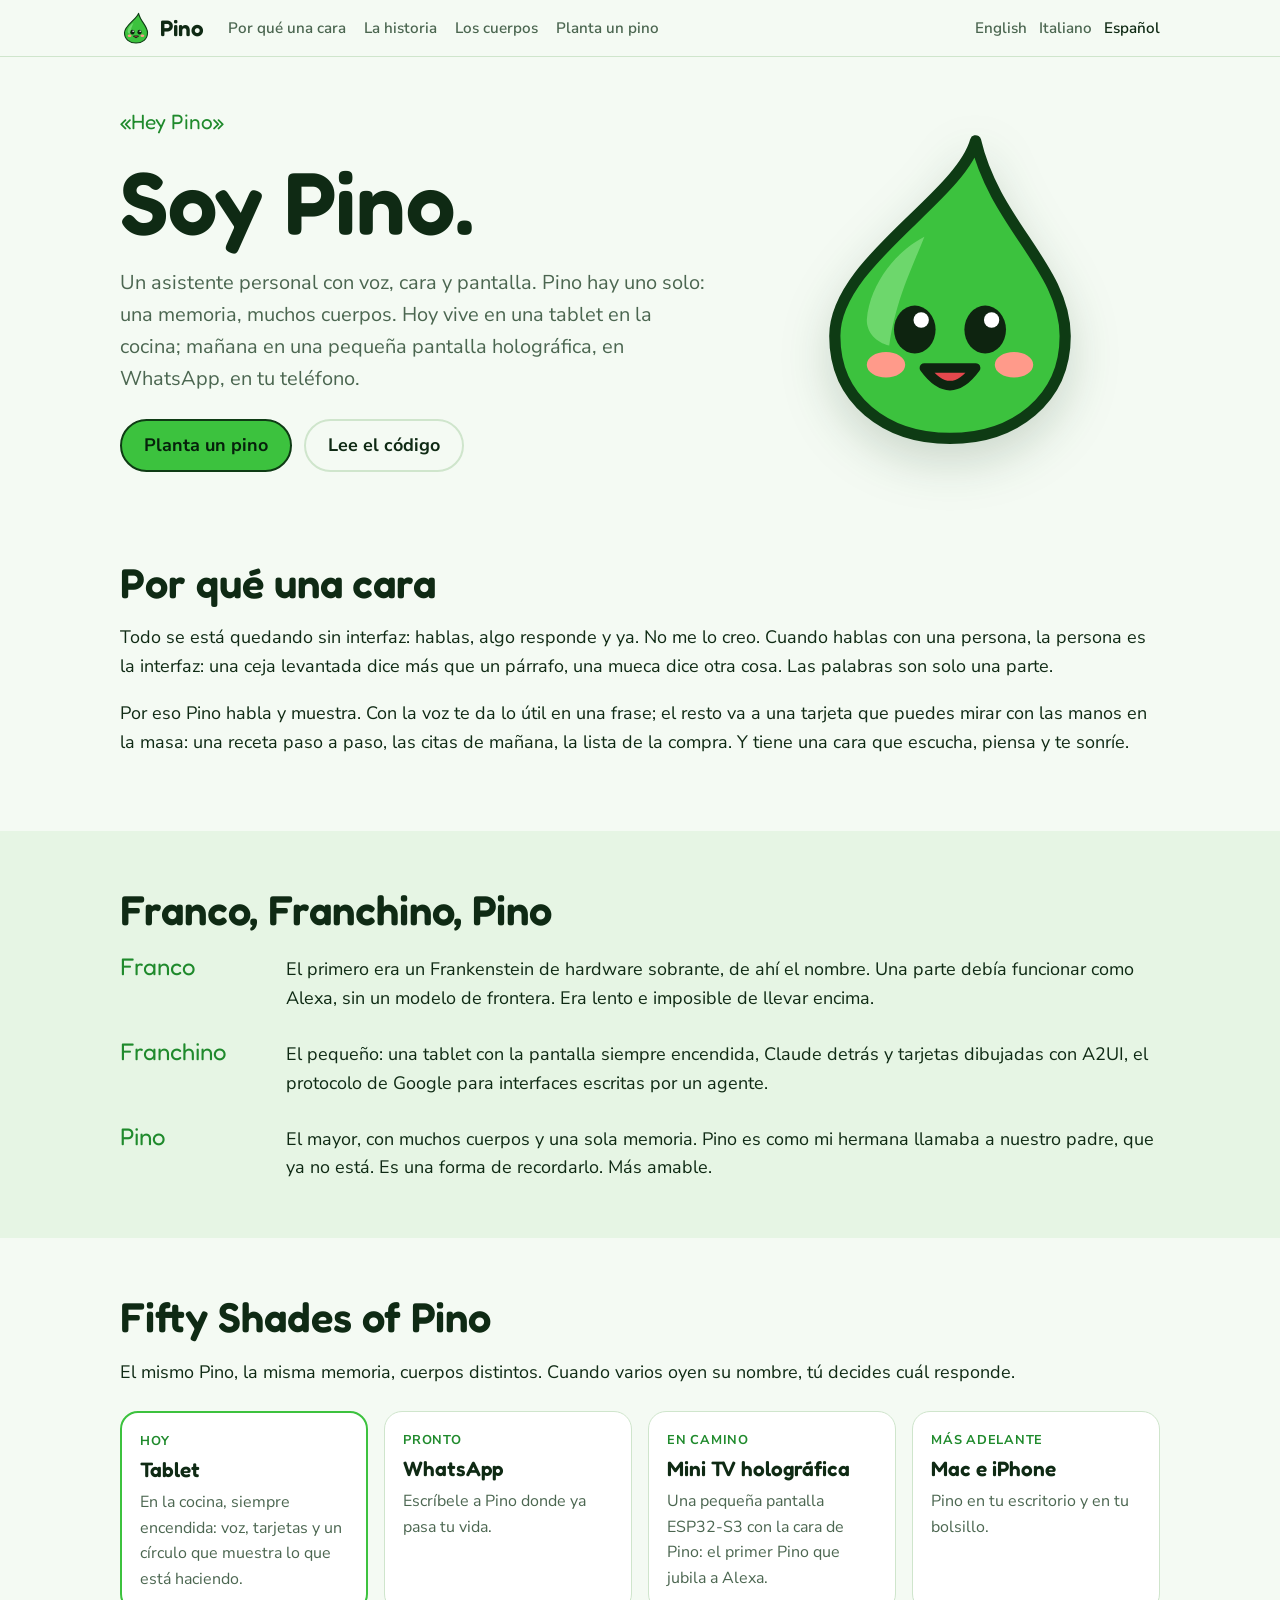
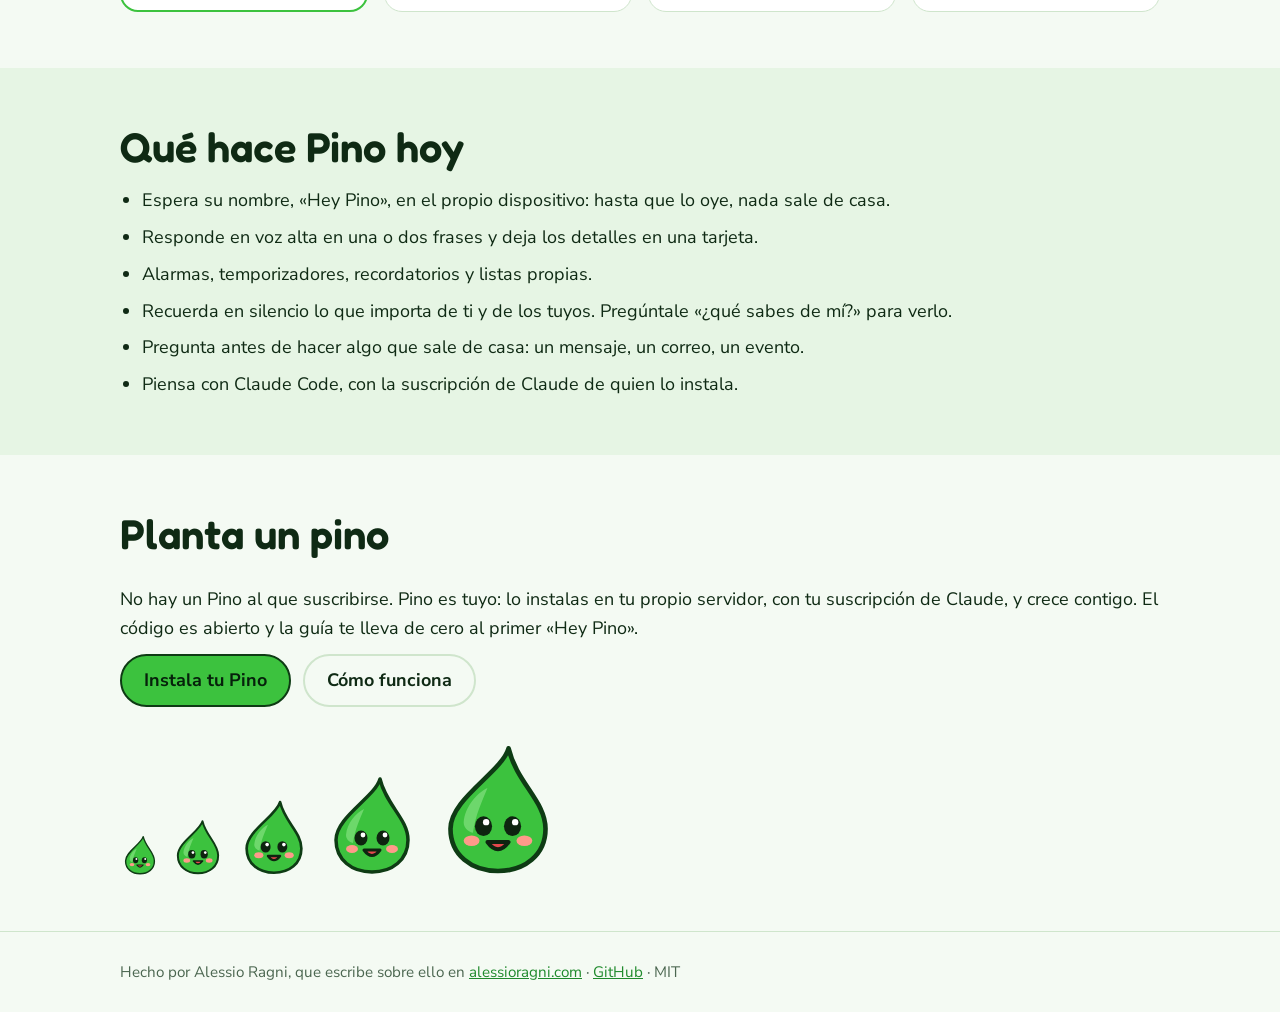
==== site/es/index.html @ 07070b67 "feat: Frankino becomes Pino — rename, memory, new icon, iampino.com site, server migration script Co" ====
<!doctype html>
<html lang="es">
<head>
<meta charset="utf-8">
<meta name="viewport" content="width=device-width, initial-scale=1, viewport-fit=cover">
<title>Pino</title>
<meta name="description" content="Pino es un asistente personal con voz, cara y pantalla. Un solo Pino, una sola memoria, muchos cuerpos.">
<meta property="og:title" content="Pino">
<meta property="og:description" content="Pino es un asistente personal con voz, cara y pantalla. Un solo Pino, una sola memoria, muchos cuerpos.">
<meta property="og:image" content="https://iampino.com/pino.png">
<link rel="alternate" hreflang="en" href="https://iampino.com/">
<link rel="alternate" hreflang="it" href="https://iampino.com/it/">
<link rel="alternate" hreflang="es" href="https://iampino.com/es/">
<link rel="icon" href="../pino.svg" type="image/svg+xml">
<link rel="preconnect" href="https://fonts.googleapis.com">
<link rel="stylesheet" href="https://fonts.googleapis.com/css2?family=Fredoka:wght@500;600&family=Nunito+Sans:wght@400;600;700&display=swap">
<link rel="stylesheet" href="../style.css">
</head>
<body>
<header class="top"><div class="wrap bar">
  <a class="brand" href="../es/"><img src="../pino.svg" alt="" width="32" height="32"> Pino</a>
  <nav><a href="#why">Por qué una cara</a><a href="#story">La historia</a><a href="#bodies">Los cuerpos</a><a href="#plant">Planta un pino</a></nav>
  <div class="langs"><a href="../" hreflang="en">English</a> <a href="../it/" hreflang="it">Italiano</a> <a href="../es/" hreflang="es" aria-current="page">Español</a></div>
</div></header>

<main>
<section class="hero"><div class="wrap hero-grid">
  <div class="hero-text">
    <p class="kicker">«Hey Pino»</p>
    <h1>Soy Pino.</h1>
    <p class="lead">Un asistente personal con voz, cara y pantalla. Pino hay uno solo: una memoria, muchos cuerpos. Hoy vive en una tablet en la cocina; mañana en una pequeña pantalla holográfica, en WhatsApp, en tu teléfono.</p>
    <p class="ctas"><a class="btn" href="#plant">Planta un pino</a><a class="btn ghost" href="https://github.com/alessio-ragni/pino">Lee el código</a></p>
  </div>
  <div class="hero-pino"><img src="../pino.svg" alt="Pino" width="320" height="320"></div>
</div></section>

<section id="why"><div class="wrap"><h2>Por qué una cara</h2><p>Todo se está quedando sin interfaz: hablas, algo responde y ya. No me lo creo. Cuando hablas con una persona, la persona es la interfaz: una ceja levantada dice más que un párrafo, una mueca dice otra cosa. Las palabras son solo una parte.</p><p>Por eso Pino habla y muestra. Con la voz te da lo útil en una frase; el resto va a una tarjeta que puedes mirar con las manos en la masa: una receta paso a paso, las citas de mañana, la lista de la compra. Y tiene una cara que escucha, piensa y te sonríe.</p></div></section>

<section id="story" class="tint"><div class="wrap"><h2>Franco, Franchino, Pino</h2><ol class="story"><li><span class="step">Franco</span><p>El primero era un Frankenstein de hardware sobrante, de ahí el nombre. Una parte debía funcionar como Alexa, sin un modelo de frontera. Era lento e imposible de llevar encima.</p></li><li><span class="step">Franchino</span><p>El pequeño: una tablet con la pantalla siempre encendida, Claude detrás y tarjetas dibujadas con A2UI, el protocolo de Google para interfaces escritas por un agente.</p></li><li><span class="step">Pino</span><p>El mayor, con muchos cuerpos y una sola memoria. Pino es como mi hermana llamaba a nuestro padre, que ya no está. Es una forma de recordarlo. Más amable.</p></li></ol></div></section>

<section id="bodies"><div class="wrap"><h2>Fifty Shades of Pino</h2><p>El mismo Pino, la misma memoria, cuerpos distintos. Cuando varios oyen su nombre, tú decides cuál responde.</p><div class="bodies"><article class="body now"><span class="when">Hoy</span><h3>Tablet</h3><p>En la cocina, siempre encendida: voz, tarjetas y un círculo que muestra lo que está haciendo.</p></article><article class="body"><span class="when">Pronto</span><h3>WhatsApp</h3><p>Escríbele a Pino donde ya pasa tu vida.</p></article><article class="body"><span class="when">En camino</span><h3>Mini TV holográfica</h3><p>Una pequeña pantalla ESP32-S3 con la cara de Pino: el primer Pino que jubila a Alexa.</p></article><article class="body"><span class="when">Más adelante</span><h3>Mac e iPhone</h3><p>Pino en tu escritorio y en tu bolsillo.</p></article></div></div></section>

<section class="tint"><div class="wrap"><h2>Qué hace Pino hoy</h2><ul class="does"><li>Espera su nombre, «Hey Pino», en el propio dispositivo: hasta que lo oye, nada sale de casa.</li><li>Responde en voz alta en una o dos frases y deja los detalles en una tarjeta.</li><li>Alarmas, temporizadores, recordatorios y listas propias.</li><li>Recuerda en silencio lo que importa de ti y de los tuyos. Pregúntale «¿qué sabes de mí?» para verlo.</li><li>Pregunta antes de hacer algo que sale de casa: un mensaje, un correo, un evento.</li><li>Piensa con Claude Code, con la suscripción de Claude de quien lo instala.</li></ul></div></section>

<section id="plant"><div class="wrap plant">
  <h2>Planta un pino</h2>
  <p>No hay un Pino al que suscribirse. Pino es tuyo: lo instalas en tu propio servidor, con tu suscripción de Claude, y crece contigo. El código es abierto y la guía te lleva de cero al primer «Hey Pino».</p>
  <p class="ctas"><a class="btn" href="https://github.com/alessio-ragni/pino/blob/main/docs/deployment.md">Instala tu Pino</a><a class="btn ghost" href="https://github.com/alessio-ragni/pino/blob/main/docs/how-it-works.md">Cómo funciona</a></p>
  <div class="forest" aria-hidden="true"><img src="../pino.svg" alt=""><img src="../pino.svg" alt=""><img src="../pino.svg" alt=""><img src="../pino.svg" alt=""><img src="../pino.svg" alt=""></div>
</div></section>
</main>

<footer><div class="wrap">Hecho por Alessio Ragni, que escribe sobre ello en <a href="https://alessioragni.com">alessioragni.com</a> · <a href="https://github.com/alessio-ragni/pino">GitHub</a> · MIT</div></footer>
</body>
</html>
---- site/style.css ----
/* Layout: one 1080px column; paragraphs run the full width of it. */
:root{
  --bg:#f4faf3; --paper:#ffffff; --tint:#e6f5e4; --ink:#0f2a14; --muted:#4b6650; --line:#cfe5cc;
  --green:#3cc23e; --green-dark:#1f8a2c; --outline:#0e3b14;
  --display:"Fredoka","Nunito Sans",system-ui,sans-serif; --body:"Nunito Sans",system-ui,sans-serif;
}
@media (prefers-color-scheme: dark){:root{
  --bg:#0c160e; --paper:#122015; --tint:#13261a; --ink:#e4f3e4; --muted:#9ebfa2; --line:#21402a; --green-dark:#7fe08a;
  color-scheme:dark}}
*{box-sizing:border-box}
body{margin:0;background:var(--bg);color:var(--ink);font-family:var(--body);font-size:18px;line-height:1.6}
a{color:var(--green-dark)}
img{max-width:100%;height:auto}
.wrap{max-width:1080px;margin:0 auto;padding-left:max(20px,env(safe-area-inset-left,0px));padding-right:max(20px,env(safe-area-inset-right,0px))}
p,li{max-width:none}
h1,h2,h3{font-family:var(--display);font-weight:600;line-height:1.1;text-wrap:balance;margin:0}
h1{font-size:clamp(3rem,9vw,5.5rem)}
h2{font-size:clamp(1.8rem,4vw,2.6rem);margin-bottom:16px}
h3{font-size:1.3rem}
section{padding-block:56px}
section.tint{background:var(--tint)}
.top{position:sticky;top:0;z-index:5;background:color-mix(in srgb,var(--bg) 88%,transparent);backdrop-filter:blur(8px);border-bottom:1px solid var(--line)}
.bar{display:flex;align-items:center;gap:16px 24px;flex-wrap:wrap;padding-block:10px}
.brand{display:flex;align-items:center;gap:8px;font-family:var(--display);font-size:1.4rem;font-weight:600;color:var(--ink);text-decoration:none}
nav{display:flex;gap:18px;flex-wrap:wrap;flex:1}
nav a,.langs a{color:var(--muted);text-decoration:none;font-weight:600;font-size:.95rem}
nav a:hover,.langs a:hover,.langs a[aria-current]{color:var(--ink)}
.langs{display:flex;gap:12px}
.hero{padding-block:48px 32px}
.hero-grid{display:grid;grid-template-columns:1.4fr 1fr;gap:32px;align-items:center}
.hero-text{display:grid;gap:16px;min-width:0}
.kicker{font-family:var(--display);color:var(--green-dark);font-size:1.3rem;margin:0}
.lead{font-size:1.25rem;color:var(--muted);margin:0}
.hero-pino{display:grid;place-items:center}
.hero-pino img{width:min(320px,80%);filter:drop-shadow(0 18px 24px rgba(14,59,20,.18));animation:bob 4s ease-in-out infinite}
@keyframes bob{50%{transform:translateY(-10px) rotate(-2deg)}}
@media (prefers-reduced-motion:reduce){.hero-pino img{animation:none}}
.ctas{display:flex;gap:12px;flex-wrap:wrap;margin:8px 0 0}
.btn{display:inline-block;background:var(--green);color:#06210b;border:2px solid var(--outline);border-radius:999px;padding:10px 22px;font-weight:700;text-decoration:none}
.btn.ghost{background:transparent;color:var(--ink);border-color:var(--line)}
.btn:focus-visible,a:focus-visible{outline:3px solid var(--green);outline-offset:3px}
.story{list-style:none;margin:0;padding:0;display:grid;gap:20px}
.story li{display:grid;grid-template-columns:150px 1fr;gap:16px;align-items:baseline}
.story p{margin:0}
.step{font-family:var(--display);font-size:1.5rem;color:var(--green-dark)}
.bodies{display:grid;grid-template-columns:repeat(4,minmax(0,1fr));gap:16px;margin-top:24px}
.body{background:var(--paper);border:1px solid var(--line);border-radius:18px;padding:18px;display:grid;gap:8px;align-content:start}
.body.now{border:2px solid var(--green)}
.body p{margin:0;color:var(--muted);font-size:1rem}
.when{font-size:.8rem;font-weight:700;letter-spacing:.06em;text-transform:uppercase;color:var(--green-dark)}
.does{margin:0;padding-left:1.2em;display:grid;gap:8px}
.plant{display:grid;gap:12px}
.plant p{margin:0}
.forest{display:flex;align-items:flex-end;gap:10px;margin-top:24px}
.forest img{width:40px}
.forest img:nth-child(2){width:56px}.forest img:nth-child(3){width:76px}.forest img:nth-child(4){width:100px}.forest img:nth-child(5){width:132px}
footer{border-top:1px solid var(--line);padding-block:28px;color:var(--muted);font-size:.95rem}
@media (max-width:820px){
  .hero-grid{grid-template-columns:1fr}
  .hero-pino{order:-1}
  .hero-pino img{width:180px}
  .bodies{grid-template-columns:repeat(2,minmax(0,1fr))}
  .story li{grid-template-columns:1fr;gap:4px}
  nav{display:none}
}
@media (max-width:460px){.bodies{grid-template-columns:1fr}}
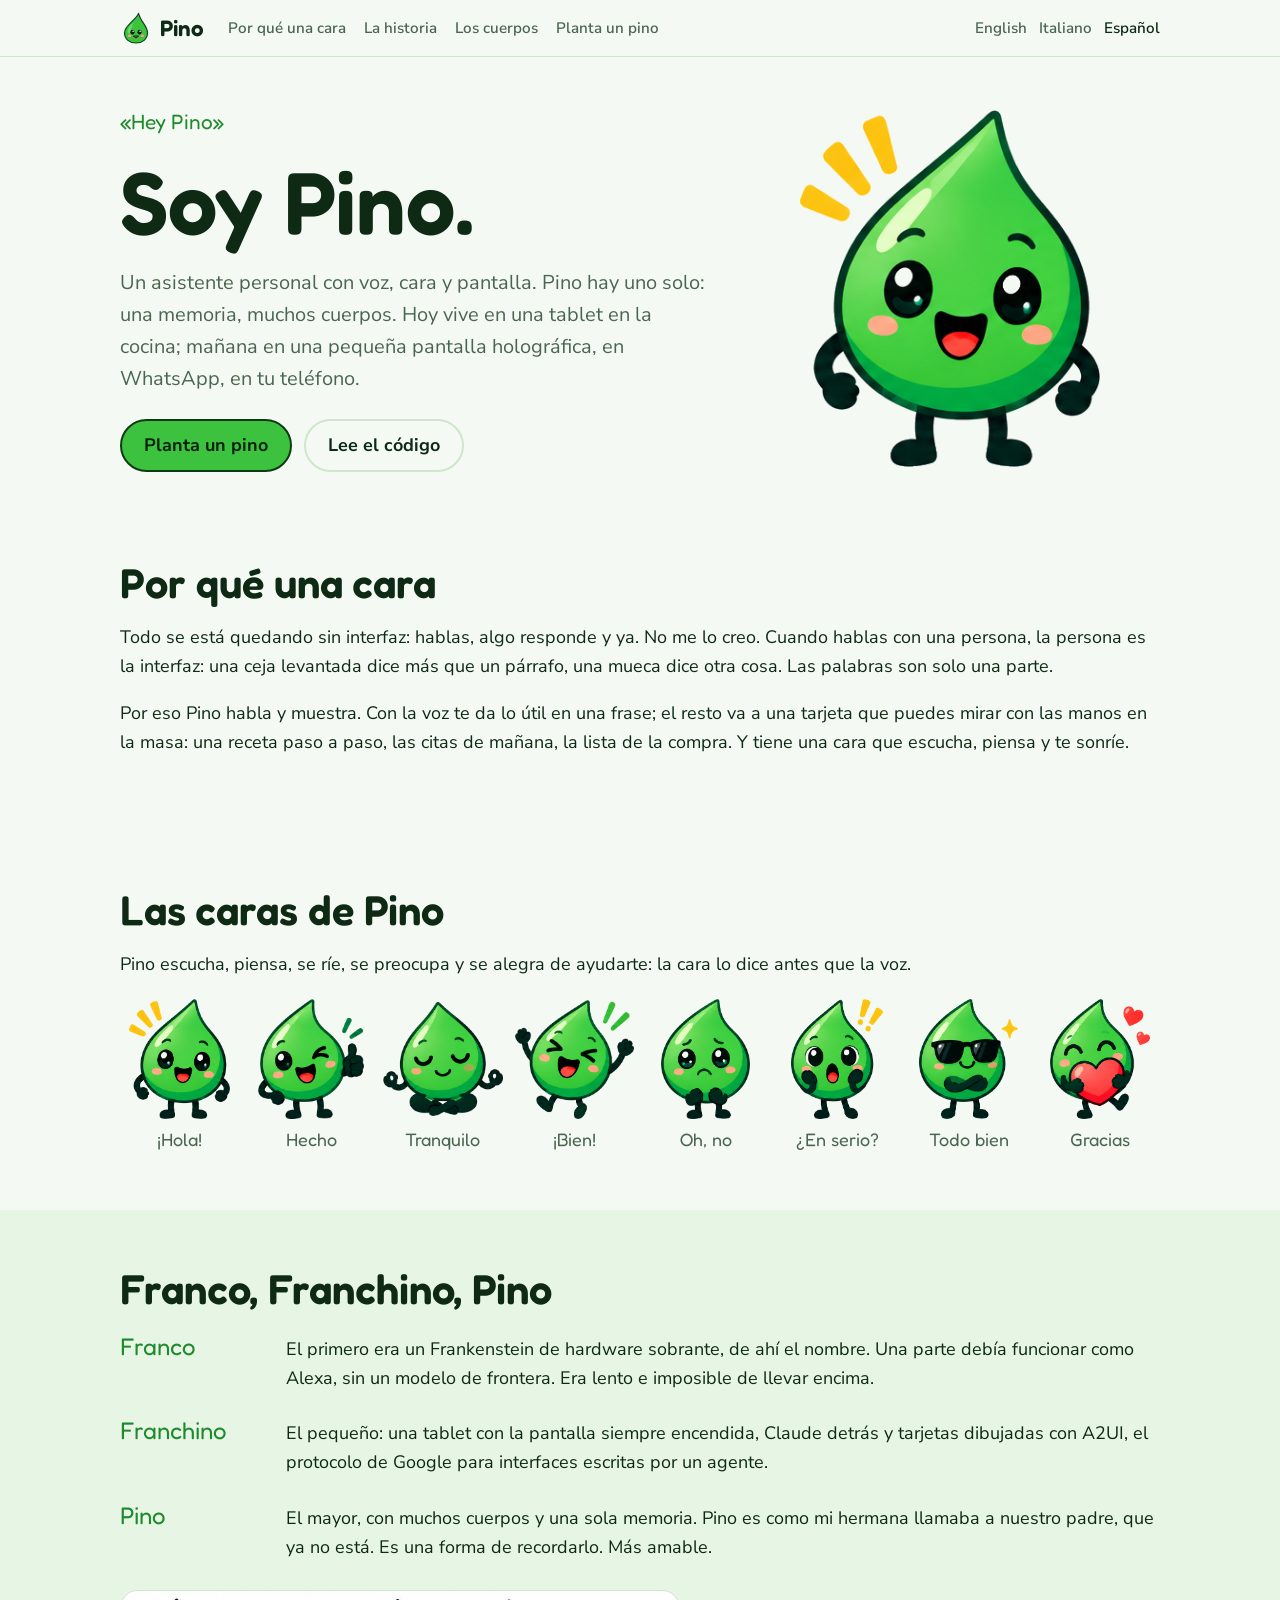
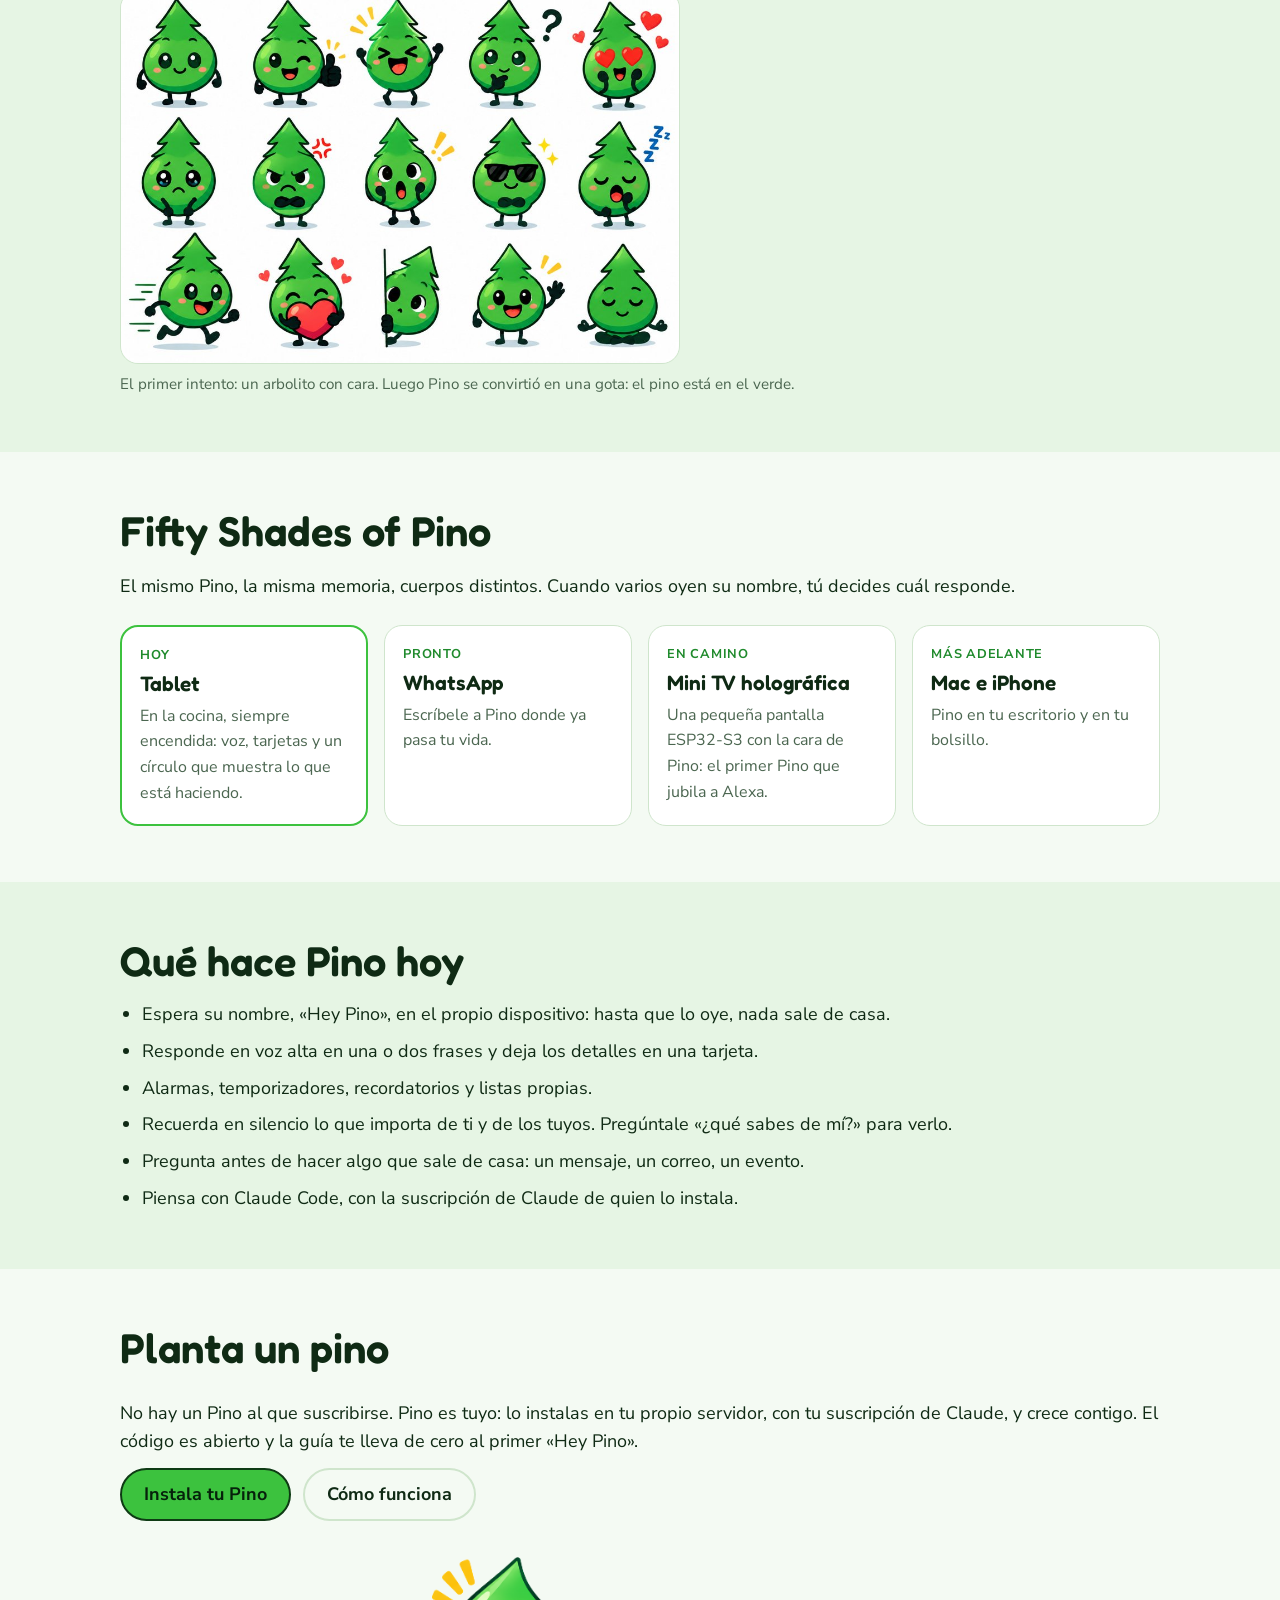
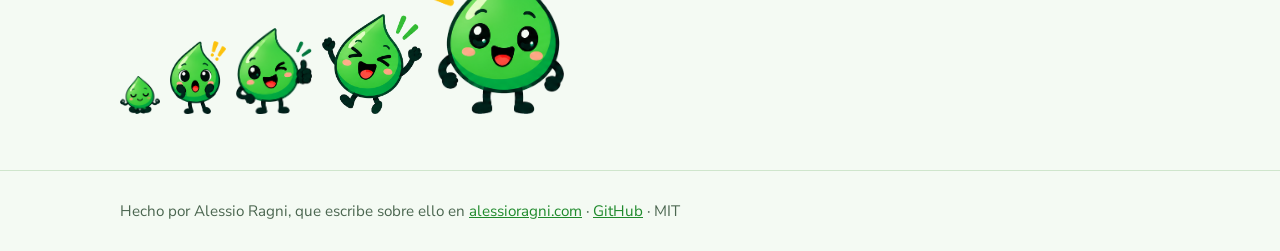
==== commit 0c2eb391: "feat: Pino's faces on the site, install on a VPS (AWS account closed) Co-Authored-By: Claude Opus 5." ====
--- a/site/es/index.html
+++ b/site/es/index.html
@@ -8,6 +8,7 @@
 <meta property="og:title" content="Pino">
 <meta property="og:description" content="Pino es un asistente personal con voz, cara y pantalla. Un solo Pino, una sola memoria, muchos cuerpos.">
 <meta property="og:image" content="https://iampino.com/pino.png">
+<meta name="twitter:card" content="summary_large_image">
 <link rel="alternate" hreflang="en" href="https://iampino.com/">
 <link rel="alternate" hreflang="it" href="https://iampino.com/it/">
 <link rel="alternate" hreflang="es" href="https://iampino.com/es/">
@@ -31,12 +32,15 @@
     <p class="lead">Un asistente personal con voz, cara y pantalla. Pino hay uno solo: una memoria, muchos cuerpos. Hoy vive en una tablet en la cocina; mañana en una pequeña pantalla holográfica, en WhatsApp, en tu teléfono.</p>
     <p class="ctas"><a class="btn" href="#plant">Planta un pino</a><a class="btn ghost" href="https://github.com/alessio-ragni/pino">Lee el código</a></p>
   </div>
-  <div class="hero-pino"><img src="../pino.svg" alt="Pino" width="320" height="320"></div>
+  <div class="hero-pino"><img src="../img/pino-hello.png" alt="Pino" width="315" height="389"></div>
 </div></section>
 
 <section id="why"><div class="wrap"><h2>Por qué una cara</h2><p>Todo se está quedando sin interfaz: hablas, algo responde y ya. No me lo creo. Cuando hablas con una persona, la persona es la interfaz: una ceja levantada dice más que un párrafo, una mueca dice otra cosa. Las palabras son solo una parte.</p><p>Por eso Pino habla y muestra. Con la voz te da lo útil en una frase; el resto va a una tarjeta que puedes mirar con las manos en la masa: una receta paso a paso, las citas de mañana, la lista de la compra. Y tiene una cara que escucha, piensa y te sonríe.</p></div></section>
 
-<section id="story" class="tint"><div class="wrap"><h2>Franco, Franchino, Pino</h2><ol class="story"><li><span class="step">Franco</span><p>El primero era un Frankenstein de hardware sobrante, de ahí el nombre. Una parte debía funcionar como Alexa, sin un modelo de frontera. Era lento e imposible de llevar encima.</p></li><li><span class="step">Franchino</span><p>El pequeño: una tablet con la pantalla siempre encendida, Claude detrás y tarjetas dibujadas con A2UI, el protocolo de Google para interfaces escritas por un agente.</p></li><li><span class="step">Pino</span><p>El mayor, con muchos cuerpos y una sola memoria. Pino es como mi hermana llamaba a nuestro padre, que ya no está. Es una forma de recordarlo. Más amable.</p></li></ol></div></section>
+<section id="faces"><div class="wrap"><h2>Las caras de Pino</h2><p>Pino escucha, piensa, se ríe, se preocupa y se alegra de ayudarte: la cara lo dice antes que la voz.</p><div class="faces"><figure><img src="../img/pino-hello.png" alt="Pino: ¡Hola!" loading="lazy"><figcaption>¡Hola!</figcaption></figure><figure><img src="../img/pino-thumbsup.png" alt="Pino: Hecho" loading="lazy"><figcaption>Hecho</figcaption></figure><figure><img src="../img/pino-calm.png" alt="Pino: Tranquilo" loading="lazy"><figcaption>Tranquilo</figcaption></figure><figure><img src="../img/pino-joy.png" alt="Pino: ¡Bien!" loading="lazy"><figcaption>¡Bien!</figcaption></figure><figure><img src="../img/pino-sad.png" alt="Pino: Oh, no" loading="lazy"><figcaption>Oh, no</figcaption></figure><figure><img src="../img/pino-wow.png" alt="Pino: ¿En serio?" loading="lazy"><figcaption>¿En serio?</figcaption></figure><figure><img src="../img/pino-cool.png" alt="Pino: Todo bien" loading="lazy"><figcaption>Todo bien</figcaption></figure><figure><img src="../img/pino-love.png" alt="Pino: Gracias" loading="lazy"><figcaption>Gracias</figcaption></figure></div></div></section>
+
+<section id="story" class="tint"><div class="wrap"><h2>Franco, Franchino, Pino</h2><ol class="story"><li><span class="step">Franco</span><p>El primero era un Frankenstein de hardware sobrante, de ahí el nombre. Una parte debía funcionar como Alexa, sin un modelo de frontera. Era lento e imposible de llevar encima.</p></li><li><span class="step">Franchino</span><p>El pequeño: una tablet con la pantalla siempre encendida, Claude detrás y tarjetas dibujadas con A2UI, el protocolo de Google para interfaces escritas por un agente.</p></li><li><span class="step">Pino</span><p>El mayor, con muchos cuerpos y una sola memoria. Pino es como mi hermana llamaba a nuestro padre, que ya no está. Es una forma de recordarlo. Más amable.</p></li></ol>
+<figure class="first-try"><img src="../img/first-try.jpg" alt="" loading="lazy"><figcaption>El primer intento: un arbolito con cara. Luego Pino se convirtió en una gota: el pino está en el verde.</figcaption></figure></div></section>
 
 <section id="bodies"><div class="wrap"><h2>Fifty Shades of Pino</h2><p>El mismo Pino, la misma memoria, cuerpos distintos. Cuando varios oyen su nombre, tú decides cuál responde.</p><div class="bodies"><article class="body now"><span class="when">Hoy</span><h3>Tablet</h3><p>En la cocina, siempre encendida: voz, tarjetas y un círculo que muestra lo que está haciendo.</p></article><article class="body"><span class="when">Pronto</span><h3>WhatsApp</h3><p>Escríbele a Pino donde ya pasa tu vida.</p></article><article class="body"><span class="when">En camino</span><h3>Mini TV holográfica</h3><p>Una pequeña pantalla ESP32-S3 con la cara de Pino: el primer Pino que jubila a Alexa.</p></article><article class="body"><span class="when">Más adelante</span><h3>Mac e iPhone</h3><p>Pino en tu escritorio y en tu bolsillo.</p></article></div></div></section>
 
@@ -46,7 +50,7 @@
   <h2>Planta un pino</h2>
   <p>No hay un Pino al que suscribirse. Pino es tuyo: lo instalas en tu propio servidor, con tu suscripción de Claude, y crece contigo. El código es abierto y la guía te lleva de cero al primer «Hey Pino».</p>
   <p class="ctas"><a class="btn" href="https://github.com/alessio-ragni/pino/blob/main/docs/deployment.md">Instala tu Pino</a><a class="btn ghost" href="https://github.com/alessio-ragni/pino/blob/main/docs/how-it-works.md">Cómo funciona</a></p>
-  <div class="forest" aria-hidden="true"><img src="../pino.svg" alt=""><img src="../pino.svg" alt=""><img src="../pino.svg" alt=""><img src="../pino.svg" alt=""><img src="../pino.svg" alt=""></div>
+  <div class="forest" aria-hidden="true"><img src="../img/pino-calm.png" alt=""><img src="../img/pino-wow.png" alt=""><img src="../img/pino-thumbsup.png" alt=""><img src="../img/pino-joy.png" alt=""><img src="../img/pino-hello.png" alt=""></div>
 </div></section>
 </main>
 
--- a/site/style.css
+++ b/site/style.css
@@ -32,7 +32,7 @@
 .kicker{font-family:var(--display);color:var(--green-dark);font-size:1.3rem;margin:0}
 .lead{font-size:1.25rem;color:var(--muted);margin:0}
 .hero-pino{display:grid;place-items:center}
-.hero-pino img{width:min(320px,80%);filter:drop-shadow(0 18px 24px rgba(14,59,20,.18));animation:bob 4s ease-in-out infinite}
+.hero-pino img{width:min(300px,80%);animation:bob 4s ease-in-out infinite}
 @keyframes bob{50%{transform:translateY(-10px) rotate(-2deg)}}
 @media (prefers-reduced-motion:reduce){.hero-pino img{animation:none}}
 .ctas{display:flex;gap:12px;flex-wrap:wrap;margin:8px 0 0}
@@ -49,6 +49,14 @@
 .body p{margin:0;color:var(--muted);font-size:1rem}
 .when{font-size:.8rem;font-weight:700;letter-spacing:.06em;text-transform:uppercase;color:var(--green-dark)}
 .does{margin:0;padding-left:1.2em;display:grid;gap:8px}
+.faces{display:grid;grid-template-columns:repeat(8,minmax(0,1fr));gap:12px;margin-top:20px}
+.faces figure{margin:0;display:grid;gap:6px;justify-items:center;text-align:center}
+.faces img{height:120px;width:auto;object-fit:contain;transition:transform .2s}
+.faces figure:hover img{transform:translateY(-6px) rotate(-3deg)}
+.faces figcaption{font-family:var(--display);color:var(--muted)}
+.first-try{margin:28px 0 0;display:grid;gap:8px}
+.first-try img{width:100%;max-width:560px;border-radius:18px;border:1px solid var(--line);background:#fff}
+.first-try figcaption{color:var(--muted);font-size:.95rem}
 .plant{display:grid;gap:12px}
 .plant p{margin:0}
 .forest{display:flex;align-items:flex-end;gap:10px;margin-top:24px}
@@ -60,6 +68,8 @@
   .hero-pino{order:-1}
   .hero-pino img{width:180px}
   .bodies{grid-template-columns:repeat(2,minmax(0,1fr))}
+  .faces{grid-template-columns:repeat(4,minmax(0,1fr))}
+  .faces img{height:96px}
   .story li{grid-template-columns:1fr;gap:4px}
   nav{display:none}
 }
